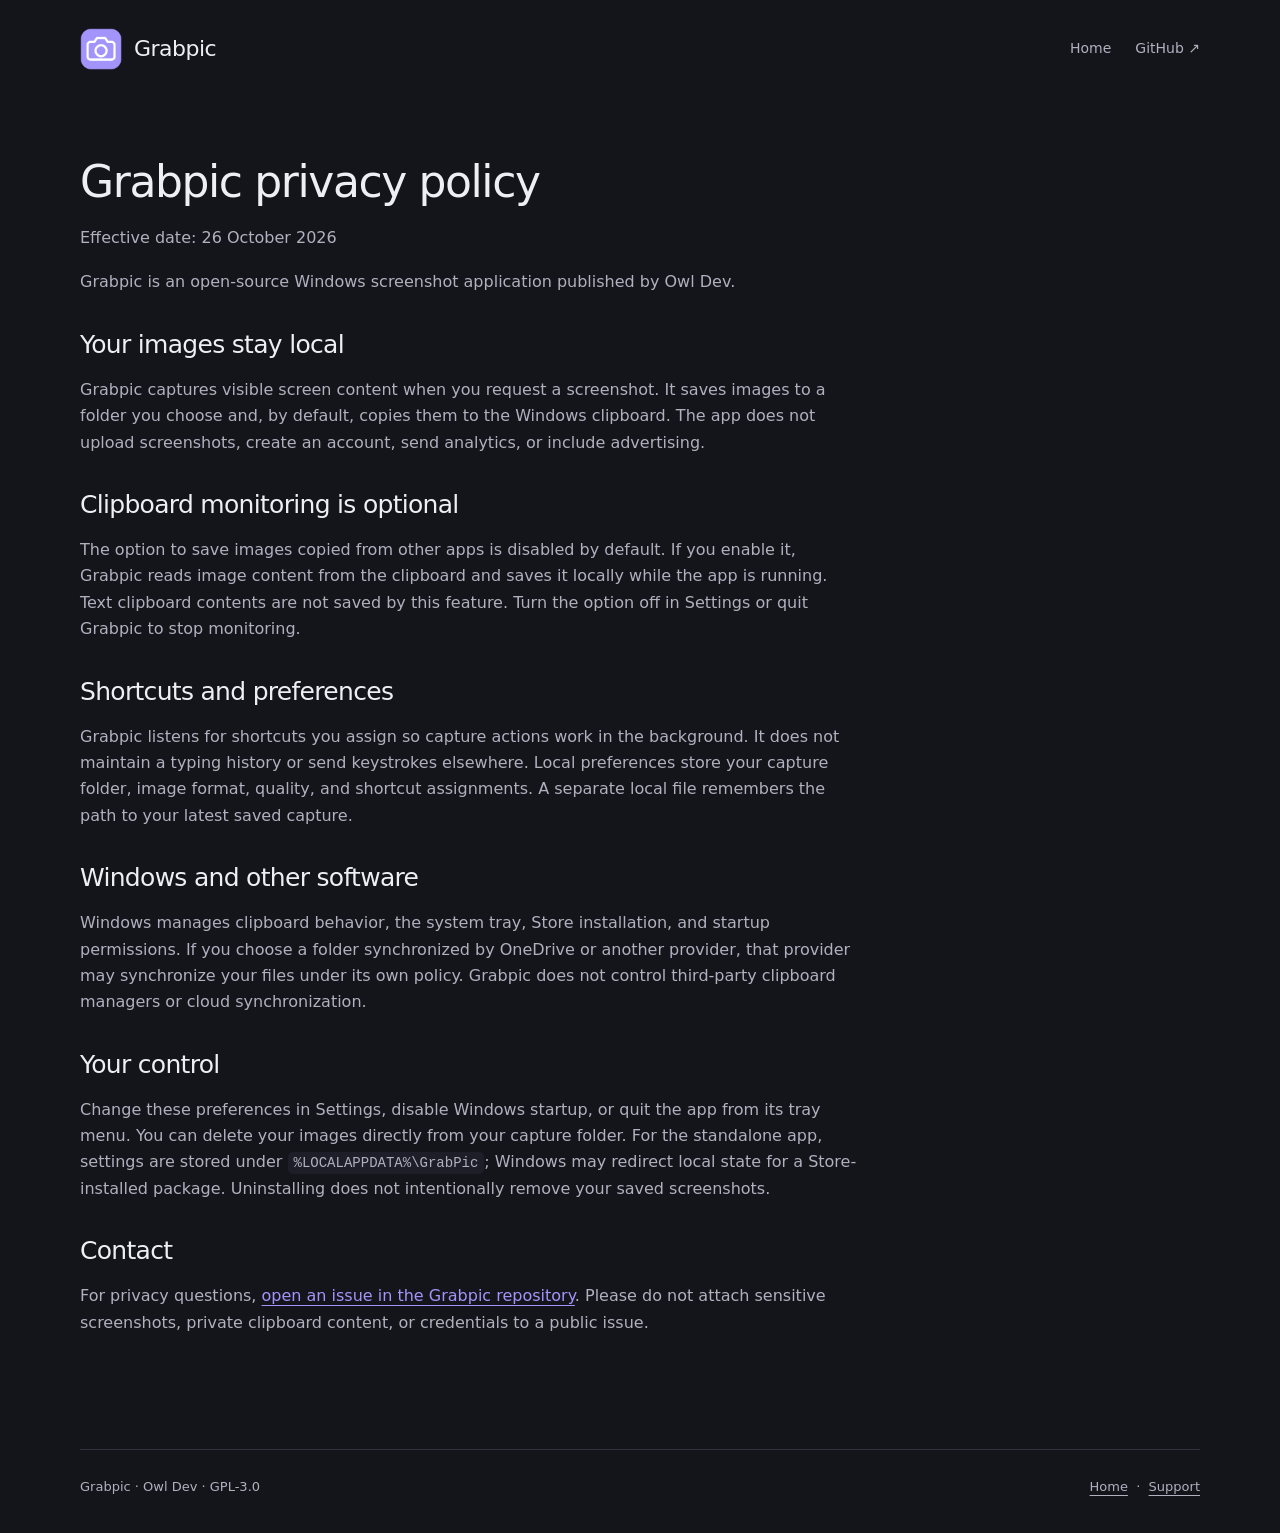
==== docs/privacy/index.html @ 82af17a4 "Publish Grabpic website and dedicated privacy policy page" ====
<!doctype html>
<html lang="en"><head><meta charset="utf-8"><meta name="viewport" content="width=device-width, initial-scale=1">
<meta name="description" content="How Grabpic handles screenshots, clipboard images, shortcuts, and local preferences.">
<meta name="theme-color" content="#14151b"><title>Privacy policy — Grabpic</title>
<link rel="canonical" href="https://talhazahid.github.io/grabpic/privacy/">
<link rel="icon" type="image/png" href="../images/icon.png"><link rel="stylesheet" href="../site.css"></head>
<body><a class="skip" href="#main">Skip to content</a><div class="container">
<header class="header"><a class="brand" href="../"><img src="../images/icon.png" width="42" height="42" alt=""><span>Grabpic</span></a>
<nav class="nav" aria-label="Main navigation"><a href="../">Home</a><a href="https://github.com/talhazahid/grabpic">GitHub ↗</a></nav></header>
<main class="prose" id="main"><h1>Grabpic privacy policy</h1>
<p>Effective date: 26 October 2026</p>
<p>Grabpic is an open-source Windows screenshot application published by Owl Dev.</p>
<h2>Your images stay local</h2>
<p>Grabpic captures visible screen content when you request a screenshot. It saves images to a folder you choose and, by default, copies them to the Windows clipboard. The app does not upload screenshots, create an account, send analytics, or include advertising.</p>
<h2>Clipboard monitoring is optional</h2>
<p>The option to save images copied from other apps is disabled by default. If you enable it, Grabpic reads image content from the clipboard and saves it locally while the app is running. Text clipboard contents are not saved by this feature. Turn the option off in Settings or quit Grabpic to stop monitoring.</p>
<h2>Shortcuts and preferences</h2>
<p>Grabpic listens for shortcuts you assign so capture actions work in the background. It does not maintain a typing history or send keystrokes elsewhere. Local preferences store your capture folder, image format, quality, and shortcut assignments. A separate local file remembers the path to your latest saved capture.</p>
<h2>Windows and other software</h2>
<p>Windows manages clipboard behavior, the system tray, Store installation, and startup permissions. If you choose a folder synchronized by OneDrive or another provider, that provider may synchronize your files under its own policy. Grabpic does not control third-party clipboard managers or cloud synchronization.</p>
<h2>Your control</h2>
<p>Change these preferences in Settings, disable Windows startup, or quit the app from its tray menu. You can delete your images directly from your capture folder. For the standalone app, settings are stored under <code>%LOCALAPPDATA%\GrabPic</code>; Windows may redirect local state for a Store-installed package. Uninstalling does not intentionally remove your saved screenshots.</p>
<h2>Contact</h2>
<p>For privacy questions, <a href="https://github.com/talhazahid/grabpic/issues">open an issue in the Grabpic repository</a>. Please do not attach sensitive screenshots, private clipboard content, or credentials to a public issue.</p></main>
<footer class="footer"><span>Grabpic · Owl Dev · GPL-3.0</span><span><a href="../">Home</a> &nbsp;·&nbsp; <a href="https://github.com/talhazahid/grabpic/issues">Support</a></span></footer>
</div></body></html>
---- docs/site.css ----
:root{color-scheme:dark;--bg:#14151b;--panel:#1d1e28;--ink:#eeeff5;--muted:#b2afbf;--line:#33333f;--accent:#a294fa;--radius:18px;font-family:"Segoe UI Variable","Segoe UI",system-ui,sans-serif;font-weight:400}*{box-sizing:border-box}html{scroll-behavior:smooth}body{margin:0;background:var(--bg);color:var(--ink);font-size:16px;line-height:1.65}a{color:var(--accent);text-underline-offset:4px}a:hover{color:#cbc2ff}button,a{-webkit-tap-highlight-color:transparent}a:focus-visible{outline:2px solid var(--accent);outline-offset:5px}.container{width:min(1120px,calc(100% - 48px));margin:auto}.header{display:flex;align-items:center;justify-content:space-between;gap:24px;padding:28px 0}.brand{display:inline-flex;align-items:center;gap:12px;color:var(--ink);text-decoration:none;font-size:22px;letter-spacing:-.5px}.brand img{width:42px;height:42px}.nav{display:flex;gap:24px;align-items:center;font-size:14px}.nav a{color:var(--muted);text-decoration:none}.nav a:hover{color:var(--ink)}.hero{padding:76px 0 56px;max-width:850px}.eyebrow{color:var(--accent);font-size:13px;letter-spacing:1.4px;text-transform:uppercase;margin:0 0 20px}h1,h2,h3{font-weight:400;line-height:1.16;margin:0;letter-spacing:-.7px}h1{font-size:clamp(42px,6.8vw,76px);letter-spacing:-2.6px;max-width:850px}.hero p.lead{font-size:20px;color:var(--muted);max-width:680px;margin:24px 0 30px}.actions{display:flex;gap:14px;flex-wrap:wrap;align-items:center}.button{display:inline-flex;justify-content:center;align-items:center;min-height:48px;padding:11px 21px;border-radius:10px;border:1px solid var(--line);color:var(--ink);text-decoration:none;font-size:15px}.button.primary{background:var(--accent);border-color:var(--accent);color:#181421}.button:hover{border-color:var(--accent);color:var(--ink)}.button.primary:hover{background:#b7abff;color:#181421}.small{font-size:13px;color:var(--muted)}.hero .small{margin-top:17px}.preview{margin:0;border:1px solid var(--line);border-radius:14px;overflow:hidden;background:var(--panel);box-shadow:0 25px 100px #0004}.preview img{display:block;width:100%;height:auto}.section{padding:76px 0}.section h2{font-size:34px;margin-bottom:16px}.section .intro{color:var(--muted);max-width:690px;margin-bottom:28px}.cards{display:grid;grid-template-columns:repeat(3,1fr);gap:16px}.card{padding:25px;background:var(--panel);border:1px solid var(--line);border-radius:var(--radius)}.card .number{font-size:12px;color:var(--accent);display:block;margin-bottom:28px}.card h3{font-size:21px;margin-bottom:12px}.card p{color:var(--muted);font-size:15px;margin:0}.split{display:grid;grid-template-columns:.8fr 1.2fr;align-items:center;gap:44px}.split h2{font-size:36px}.split p{color:var(--muted)}.split img{width:100%;border-radius:12px;border:1px solid var(--line)}.callout{background:#272337;border:1px solid #40394f;border-radius:var(--radius);padding:36px;display:flex;align-items:center;justify-content:space-between;gap:28px}.callout h2{font-size:28px;margin-bottom:10px}.callout p{color:#c3bdd5;margin:0;max-width:680px}.footer{margin-top:60px;border-top:1px solid var(--line);padding:26px 0 36px;display:flex;gap:20px;justify-content:space-between;color:var(--muted);font-size:13px}.footer a{color:var(--muted)}.prose{max-width:780px;padding:58px 0 35px}.prose h1{font-size:44px;letter-spacing:-1.4px}.prose h2{font-size:25px;margin:34px 0 12px}.prose p{color:var(--muted);margin:18px 0}.prose code{font-size:14px;background:var(--panel);border-radius:5px;padding:3px 6px;overflow-wrap:anywhere}.skip{position:absolute;left:16px;top:-70px;background:var(--accent);color:#14151b;padding:10px 15px;z-index:2}.skip:focus{top:12px}@media(max-width:760px){.container{width:calc(100% - 32px)}.header{padding:20px 0}.nav{gap:16px;font-size:13px}.nav .optional{display:none}.hero{padding:48px 0 38px}.hero p.lead{font-size:18px}.cards,.split{grid-template-columns:1fr}.section{padding:48px 0}.split{gap:24px}.callout{padding:24px;align-items:flex-start;flex-direction:column}.footer{flex-direction:column;gap:10px}.prose{padding-top:35px}.prose h1{font-size:36px}h1{letter-spacing:-1.6px}}
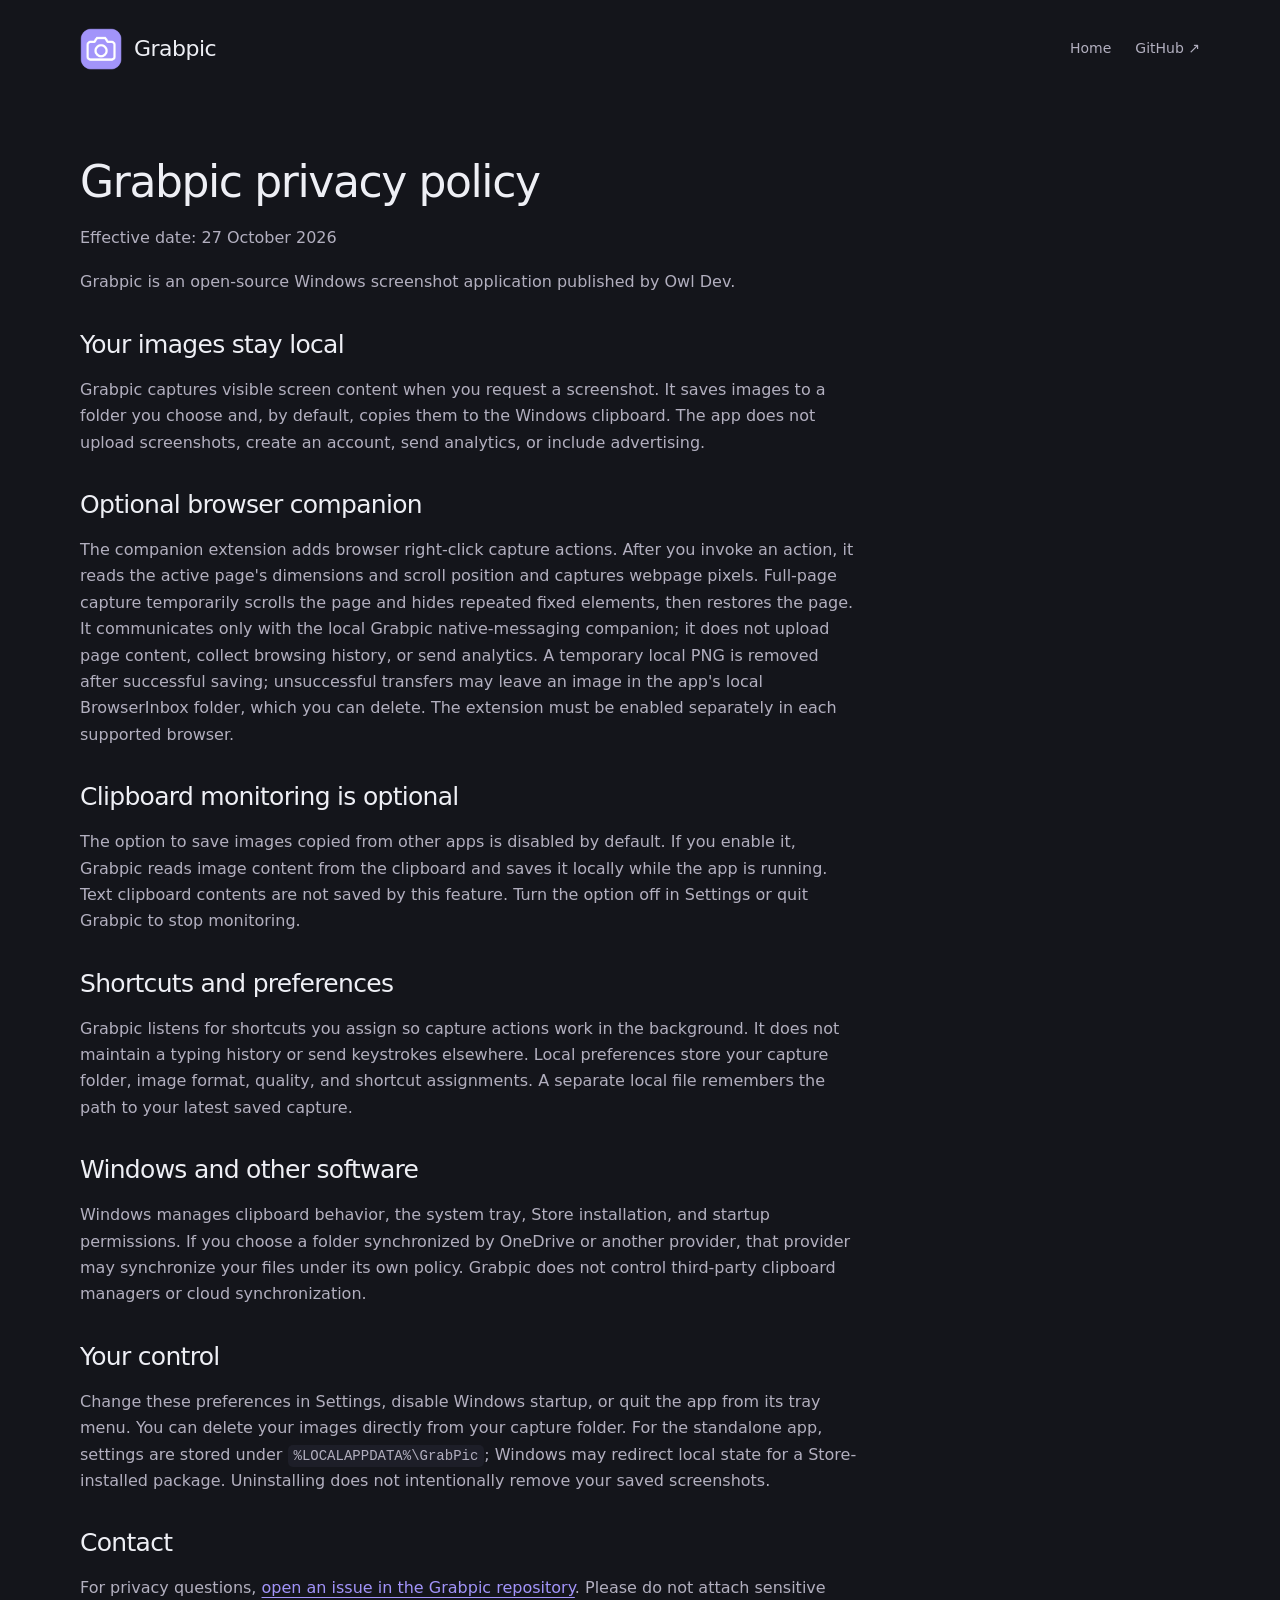
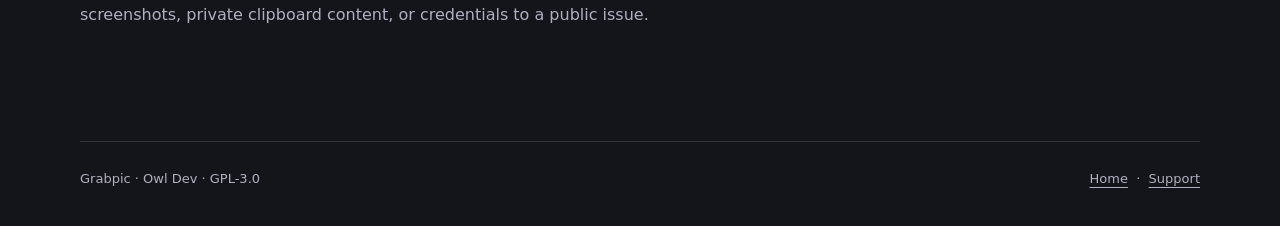
==== commit db8fcdd4: "Add browser companion capture and Store build 0.6.0" ====
--- a/docs/privacy/index.html
+++ b/docs/privacy/index.html
@@ -8,10 +8,12 @@
 <header class="header"><a class="brand" href="../"><img src="../images/icon.png" width="42" height="42" alt=""><span>Grabpic</span></a>
 <nav class="nav" aria-label="Main navigation"><a href="../">Home</a><a href="https://github.com/talhazahid/grabpic">GitHub ↗</a></nav></header>
 <main class="prose" id="main"><h1>Grabpic privacy policy</h1>
-<p>Effective date: 26 October 2026</p>
+<p>Effective date: 27 October 2026</p>
 <p>Grabpic is an open-source Windows screenshot application published by Owl Dev.</p>
 <h2>Your images stay local</h2>
 <p>Grabpic captures visible screen content when you request a screenshot. It saves images to a folder you choose and, by default, copies them to the Windows clipboard. The app does not upload screenshots, create an account, send analytics, or include advertising.</p>
+<h2>Optional browser companion</h2>
+<p>The companion extension adds browser right-click capture actions. After you invoke an action, it reads the active page&#x27;s dimensions and scroll position and captures webpage pixels. Full-page capture temporarily scrolls the page and hides repeated fixed elements, then restores the page. It communicates only with the local Grabpic native-messaging companion; it does not upload page content, collect browsing history, or send analytics. A temporary local PNG is removed after successful saving; unsuccessful transfers may leave an image in the app&#x27;s local BrowserInbox folder, which you can delete. The extension must be enabled separately in each supported browser.</p>
 <h2>Clipboard monitoring is optional</h2>
 <p>The option to save images copied from other apps is disabled by default. If you enable it, Grabpic reads image content from the clipboard and saves it locally while the app is running. Text clipboard contents are not saved by this feature. Turn the option off in Settings or quit Grabpic to stop monitoring.</p>
 <h2>Shortcuts and preferences</h2>
